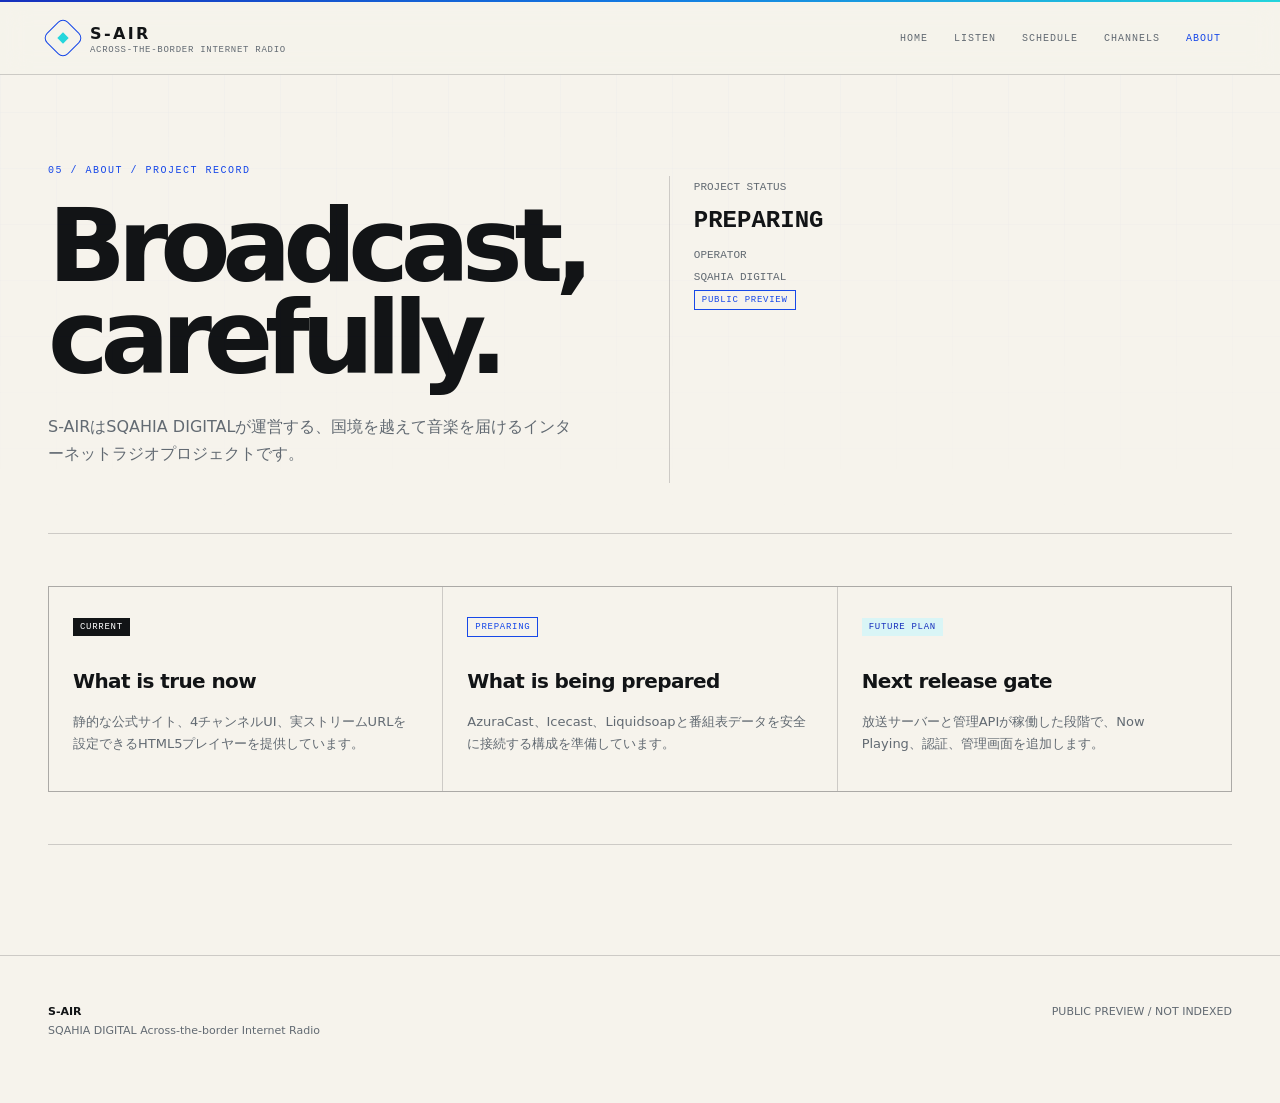
==== about.html @ ce874eb3 "Add editorial multi-page S-AIR site" ====
<!doctype html><html lang="ja"><head><meta charset="utf-8"><meta name="viewport" content="width=device-width,initial-scale=1"><title>ABOUT — S-AIR</title><meta name="robots" content="noindex, nofollow, noarchive, nosnippet"><meta name="googlebot" content="noindex, nofollow, noarchive, nosnippet"><link rel="stylesheet" href="assets/pages.css"></head><body><div class="topline"></div><header class="header"><div class="wrap head"><a class="brand" href="index.html"><span class="mark"><i></i></span><span class="brand-name">S-AIR<small>ACROSS-THE-BORDER INTERNET RADIO</small></span></a><nav class="nav"><a href="index.html">HOME</a><a href="listen.html">LISTEN</a><a href="schedule.html">SCHEDULE</a><a href="channels.html">CHANNELS</a><a href="about.html" aria-current="page">ABOUT</a></nav></div></header><main class="wrap page"><div class="trail">05 / ABOUT / PROJECT RECORD</div><div class="intro"><div><h1>Broadcast,<br>carefully.</h1><p>S-AIRはSQAHIA DIGITALが運営する、国境を越えて音楽を届けるインターネットラジオプロジェクトです。</p></div><div class="meta">PROJECT STATUS<strong>PREPARING</strong>OPERATOR<br>SQAHIA DIGITAL<br><span class="status preparing">PUBLIC PREVIEW</span></div></div><section class="section"><div class="grid"><article class="card"><span class="status">CURRENT</span><h3>What is true now</h3><p>静的な公式サイト、4チャンネルUI、実ストリームURLを設定できるHTML5プレイヤーを提供しています。</p></article><article class="card"><span class="status preparing">PREPARING</span><h3>What is being prepared</h3><p>AzuraCast、Icecast、Liquidsoapと番組表データを安全に接続する構成を準備しています。</p></article><article class="card"><span class="status future">FUTURE PLAN</span><h3>Next release gate</h3><p>放送サーバーと管理APIが稼働した段階で、Now Playing、認証、管理画面を追加します。</p></article></div></section></main><footer class="footer"><div class="wrap footer-grid"><p><strong>S-AIR</strong><br>SQAHIA DIGITAL Across-the-border Internet Radio</p><p>PUBLIC PREVIEW / NOT INDEXED</p></div></footer></body></html>
---- assets/pages.css ----
:root{--paper:#f6f3ec;--ink:#121416;--muted:#626a72;--rule:rgba(18,20,22,.18);--cobalt:#1748e8;--cyan:#24d6dc;--deep:#1730bd}*{box-sizing:border-box}html{scroll-behavior:smooth}body{margin:0;background:var(--paper);color:var(--ink);font-family:"DM Sans","Noto Sans JP",system-ui,sans-serif;line-height:1.65}body:before{content:"";position:fixed;inset:0;pointer-events:none;opacity:.18;background-image:linear-gradient(rgba(23,72,232,.11) 1px,transparent 1px),linear-gradient(90deg,rgba(23,72,232,.11) 1px,transparent 1px);background-size:56px 56px;mask-image:linear-gradient(to bottom,black,transparent 65%)}a{color:inherit}.topline{height:2px;background:linear-gradient(90deg,var(--deep),#147be2,var(--cyan))}.wrap{width:min(1480px,calc(100% - 96px));margin:auto}.header{position:sticky;top:0;z-index:5;background:rgba(246,243,236,.9);backdrop-filter:blur(14px);border-bottom:1px solid var(--rule)}.head{min-height:72px;display:flex;align-items:center;justify-content:space-between;gap:20px}.brand{display:flex;align-items:center;gap:12px;text-decoration:none}.mark{width:30px;height:30px;border:1px solid var(--cobalt);display:grid;place-items:center;transform:rotate(45deg);border-radius:7px}.mark i{width:8px;height:8px;background:var(--cyan);display:block}.brand-name{font-weight:800;letter-spacing:.15em}.brand small{display:block;color:var(--muted);font:9px "DM Mono",monospace;letter-spacing:.08em;margin-top:-2px}.nav{display:flex;gap:4px}.nav a{padding:8px 11px;color:var(--muted);font:10px "DM Mono",monospace;text-decoration:none;letter-spacing:.1em}.nav a:hover,.nav a[aria-current=page]{color:var(--cobalt)}.page{padding:90px 0 110px;min-height:calc(100vh - 190px)}.trail{color:var(--cobalt);font:10px "DM Mono",monospace;letter-spacing:.15em}.page h1{font-size:clamp(52px,8vw,120px);line-height:.9;letter-spacing:-.08em;margin:24px 0 30px;font-weight:650}.intro{display:grid;grid-template-columns:3fr 8fr;gap:7%;border-bottom:1px solid var(--rule);padding-bottom:50px}.intro p{max-width:560px;color:var(--muted);font-size:16px}.meta{border-left:1px solid var(--rule);padding-left:24px;color:var(--muted);font:11px/2 "DM Mono",monospace}.meta strong{display:block;color:var(--ink);font-size:24px;line-height:1.1;margin:10px 0}.section{padding:52px 0;border-bottom:1px solid var(--rule)}.section h2{font-size:32px;line-height:1;letter-spacing:-.05em;margin:0 0 24px}.label{color:var(--cobalt);font:10px "DM Mono",monospace;letter-spacing:.14em;margin-bottom:10px}.grid{display:grid;grid-template-columns:repeat(3,1fr);gap:1px;background:var(--rule);border:1px solid var(--rule)}.card{background:var(--paper);padding:24px;min-height:170px}.card h3{font-size:20px;margin:28px 0 8px;letter-spacing:-.03em}.card p{color:var(--muted);font-size:13px}.status{display:inline-block;padding:4px 7px;background:var(--ink);color:#fff;font:9px "DM Mono",monospace;letter-spacing:.08em}.status.preparing{background:transparent;color:var(--cobalt);border:1px solid var(--cobalt)}.status.future{background:#d9f5f6;color:var(--deep)}.list{border-top:2px solid var(--ink)}.row{display:grid;grid-template-columns:150px 1fr 150px;gap:18px;padding:17px 4px;border-bottom:1px solid var(--rule);font-size:13px}.row small{color:var(--cobalt);font:11px "DM Mono",monospace}.row em{color:var(--muted);font-style:normal;text-align:right;font:10px "DM Mono",monospace}.button{display:inline-block;padding:12px 17px;background:linear-gradient(120deg,var(--deep),#147be2 54%,var(--cyan));color:#fff;text-decoration:none;font-size:11px;font-weight:800;letter-spacing:.06em}.footer{border-top:1px solid var(--rule);padding:36px 0 52px;color:var(--muted);font-size:11px}.footer-grid{display:flex;justify-content:space-between;gap:30px}.footer strong{color:var(--ink)}@media(max-width:800px){.wrap{width:calc(100% - 40px)}.nav a:nth-child(-n+2){display:none}.page{padding-top:60px}.intro{grid-template-columns:1fr;gap:25px}.meta{border-left:0;border-top:1px solid var(--rule);padding:20px 0 0}.grid{grid-template-columns:1fr}.row{grid-template-columns:90px 1fr;gap:8px}.row em{text-align:left;grid-column:2}.footer-grid{display:block}.footer-grid p+p{margin-top:20px}}@media(prefers-reduced-motion:reduce){html{scroll-behavior:auto}}
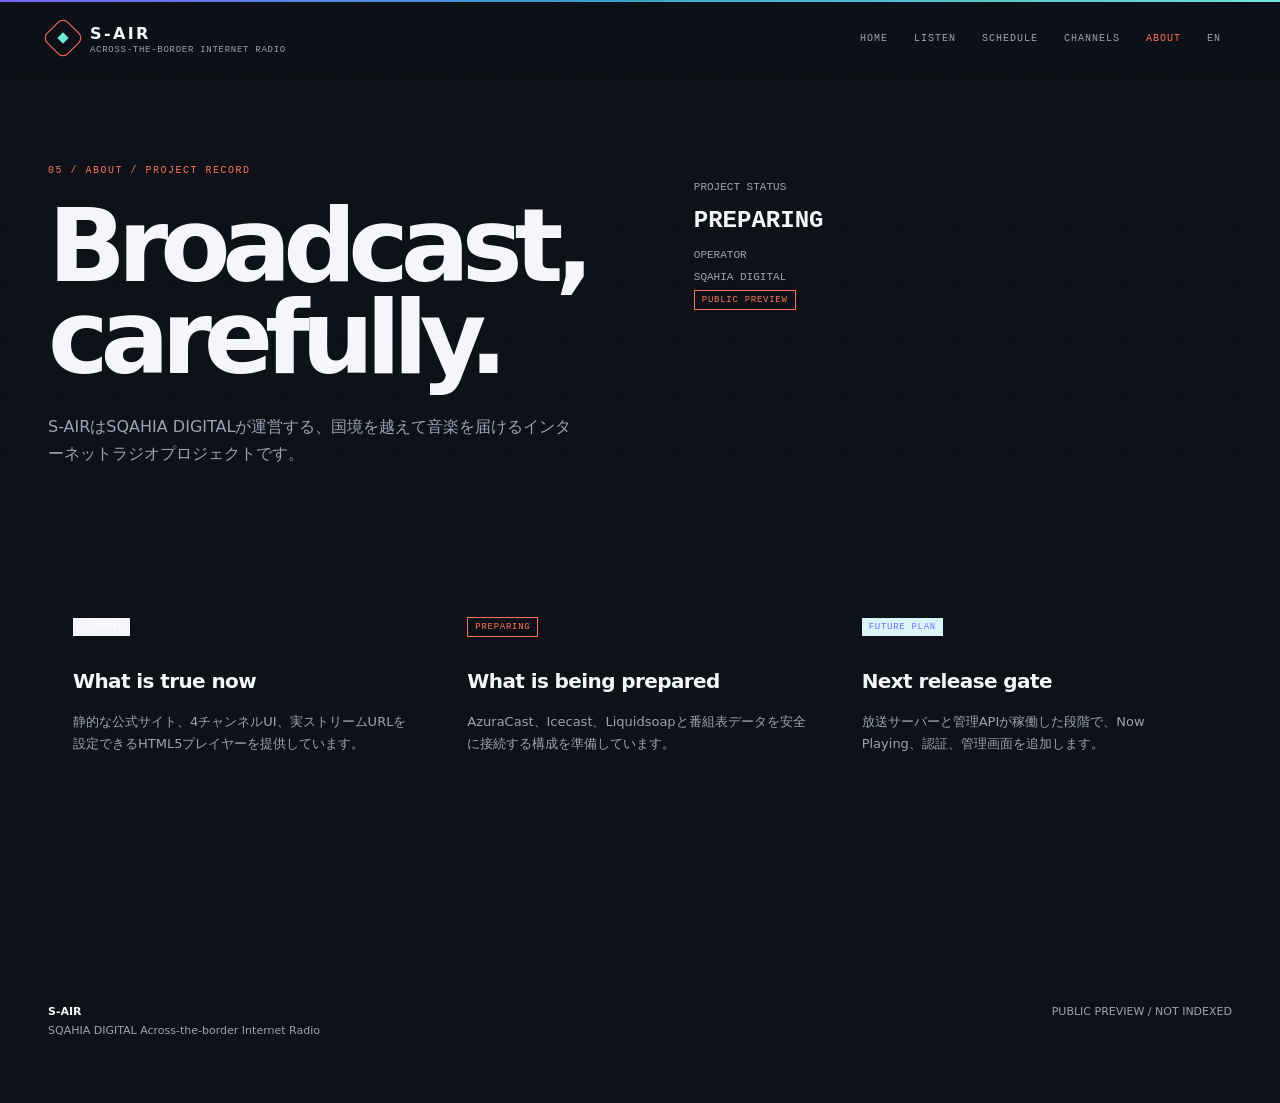
==== commit d25566c7: "Add bilingual pages and refresh broadcast theme" ====
--- a/about.html
+++ b/about.html
@@ -1 +1 @@
-<!doctype html><html lang="ja"><head><meta charset="utf-8"><meta name="viewport" content="width=device-width,initial-scale=1"><title>ABOUT — S-AIR</title><meta name="robots" content="noindex, nofollow, noarchive, nosnippet"><meta name="googlebot" content="noindex, nofollow, noarchive, nosnippet"><link rel="stylesheet" href="assets/pages.css"></head><body><div class="topline"></div><header class="header"><div class="wrap head"><a class="brand" href="index.html"><span class="mark"><i></i></span><span class="brand-name">S-AIR<small>ACROSS-THE-BORDER INTERNET RADIO</small></span></a><nav class="nav"><a href="index.html">HOME</a><a href="listen.html">LISTEN</a><a href="schedule.html">SCHEDULE</a><a href="channels.html">CHANNELS</a><a href="about.html" aria-current="page">ABOUT</a></nav></div></header><main class="wrap page"><div class="trail">05 / ABOUT / PROJECT RECORD</div><div class="intro"><div><h1>Broadcast,<br>carefully.</h1><p>S-AIRはSQAHIA DIGITALが運営する、国境を越えて音楽を届けるインターネットラジオプロジェクトです。</p></div><div class="meta">PROJECT STATUS<strong>PREPARING</strong>OPERATOR<br>SQAHIA DIGITAL<br><span class="status preparing">PUBLIC PREVIEW</span></div></div><section class="section"><div class="grid"><article class="card"><span class="status">CURRENT</span><h3>What is true now</h3><p>静的な公式サイト、4チャンネルUI、実ストリームURLを設定できるHTML5プレイヤーを提供しています。</p></article><article class="card"><span class="status preparing">PREPARING</span><h3>What is being prepared</h3><p>AzuraCast、Icecast、Liquidsoapと番組表データを安全に接続する構成を準備しています。</p></article><article class="card"><span class="status future">FUTURE PLAN</span><h3>Next release gate</h3><p>放送サーバーと管理APIが稼働した段階で、Now Playing、認証、管理画面を追加します。</p></article></div></section></main><footer class="footer"><div class="wrap footer-grid"><p><strong>S-AIR</strong><br>SQAHIA DIGITAL Across-the-border Internet Radio</p><p>PUBLIC PREVIEW / NOT INDEXED</p></div></footer></body></html>
+<!doctype html><html lang="ja"><head><meta charset="utf-8"><meta name="viewport" content="width=device-width,initial-scale=1"><title>ABOUT — S-AIR</title><meta name="robots" content="noindex, nofollow, noarchive, nosnippet"><meta name="googlebot" content="noindex, nofollow, noarchive, nosnippet"><link rel="stylesheet" href="assets/pages.css"></head><body><div class="topline"></div><header class="header"><div class="wrap head"><a class="brand" href="index.html"><span class="mark"><i></i></span><span class="brand-name">S-AIR<small>ACROSS-THE-BORDER INTERNET RADIO</small></span></a><nav class="nav"><a href="index.html">HOME</a><a href="listen.html">LISTEN</a><a href="schedule.html">SCHEDULE</a><a href="channels.html">CHANNELS</a><a href="about.html" aria-current="page">ABOUT</a><a href="en/about.html">EN</a></nav></div></header><main class="wrap page"><div class="trail">05 / ABOUT / PROJECT RECORD</div><div class="intro"><div><h1>Broadcast,<br>carefully.</h1><p>S-AIRはSQAHIA DIGITALが運営する、国境を越えて音楽を届けるインターネットラジオプロジェクトです。</p></div><div class="meta">PROJECT STATUS<strong>PREPARING</strong>OPERATOR<br>SQAHIA DIGITAL<br><span class="status preparing">PUBLIC PREVIEW</span></div></div><section class="section"><div class="grid"><article class="card"><span class="status">CURRENT</span><h3>What is true now</h3><p>静的な公式サイト、4チャンネルUI、実ストリームURLを設定できるHTML5プレイヤーを提供しています。</p></article><article class="card"><span class="status preparing">PREPARING</span><h3>What is being prepared</h3><p>AzuraCast、Icecast、Liquidsoapと番組表データを安全に接続する構成を準備しています。</p></article><article class="card"><span class="status future">FUTURE PLAN</span><h3>Next release gate</h3><p>放送サーバーと管理APIが稼働した段階で、Now Playing、認証、管理画面を追加します。</p></article></div></section></main><footer class="footer"><div class="wrap footer-grid"><p><strong>S-AIR</strong><br>SQAHIA DIGITAL Across-the-border Internet Radio</p><p>PUBLIC PREVIEW / NOT INDEXED</p></div></footer></body></html>
--- a/assets/pages.css
+++ b/assets/pages.css
@@ -1 +1 @@
-:root{--paper:#f6f3ec;--ink:#121416;--muted:#626a72;--rule:rgba(18,20,22,.18);--cobalt:#1748e8;--cyan:#24d6dc;--deep:#1730bd}*{box-sizing:border-box}html{scroll-behavior:smooth}body{margin:0;background:var(--paper);color:var(--ink);font-family:"DM Sans","Noto Sans JP",system-ui,sans-serif;line-height:1.65}body:before{content:"";position:fixed;inset:0;pointer-events:none;opacity:.18;background-image:linear-gradient(rgba(23,72,232,.11) 1px,transparent 1px),linear-gradient(90deg,rgba(23,72,232,.11) 1px,transparent 1px);background-size:56px 56px;mask-image:linear-gradient(to bottom,black,transparent 65%)}a{color:inherit}.topline{height:2px;background:linear-gradient(90deg,var(--deep),#147be2,var(--cyan))}.wrap{width:min(1480px,calc(100% - 96px));margin:auto}.header{position:sticky;top:0;z-index:5;background:rgba(246,243,236,.9);backdrop-filter:blur(14px);border-bottom:1px solid var(--rule)}.head{min-height:72px;display:flex;align-items:center;justify-content:space-between;gap:20px}.brand{display:flex;align-items:center;gap:12px;text-decoration:none}.mark{width:30px;height:30px;border:1px solid var(--cobalt);display:grid;place-items:center;transform:rotate(45deg);border-radius:7px}.mark i{width:8px;height:8px;background:var(--cyan);display:block}.brand-name{font-weight:800;letter-spacing:.15em}.brand small{display:block;color:var(--muted);font:9px "DM Mono",monospace;letter-spacing:.08em;margin-top:-2px}.nav{display:flex;gap:4px}.nav a{padding:8px 11px;color:var(--muted);font:10px "DM Mono",monospace;text-decoration:none;letter-spacing:.1em}.nav a:hover,.nav a[aria-current=page]{color:var(--cobalt)}.page{padding:90px 0 110px;min-height:calc(100vh - 190px)}.trail{color:var(--cobalt);font:10px "DM Mono",monospace;letter-spacing:.15em}.page h1{font-size:clamp(52px,8vw,120px);line-height:.9;letter-spacing:-.08em;margin:24px 0 30px;font-weight:650}.intro{display:grid;grid-template-columns:3fr 8fr;gap:7%;border-bottom:1px solid var(--rule);padding-bottom:50px}.intro p{max-width:560px;color:var(--muted);font-size:16px}.meta{border-left:1px solid var(--rule);padding-left:24px;color:var(--muted);font:11px/2 "DM Mono",monospace}.meta strong{display:block;color:var(--ink);font-size:24px;line-height:1.1;margin:10px 0}.section{padding:52px 0;border-bottom:1px solid var(--rule)}.section h2{font-size:32px;line-height:1;letter-spacing:-.05em;margin:0 0 24px}.label{color:var(--cobalt);font:10px "DM Mono",monospace;letter-spacing:.14em;margin-bottom:10px}.grid{display:grid;grid-template-columns:repeat(3,1fr);gap:1px;background:var(--rule);border:1px solid var(--rule)}.card{background:var(--paper);padding:24px;min-height:170px}.card h3{font-size:20px;margin:28px 0 8px;letter-spacing:-.03em}.card p{color:var(--muted);font-size:13px}.status{display:inline-block;padding:4px 7px;background:var(--ink);color:#fff;font:9px "DM Mono",monospace;letter-spacing:.08em}.status.preparing{background:transparent;color:var(--cobalt);border:1px solid var(--cobalt)}.status.future{background:#d9f5f6;color:var(--deep)}.list{border-top:2px solid var(--ink)}.row{display:grid;grid-template-columns:150px 1fr 150px;gap:18px;padding:17px 4px;border-bottom:1px solid var(--rule);font-size:13px}.row small{color:var(--cobalt);font:11px "DM Mono",monospace}.row em{color:var(--muted);font-style:normal;text-align:right;font:10px "DM Mono",monospace}.button{display:inline-block;padding:12px 17px;background:linear-gradient(120deg,var(--deep),#147be2 54%,var(--cyan));color:#fff;text-decoration:none;font-size:11px;font-weight:800;letter-spacing:.06em}.footer{border-top:1px solid var(--rule);padding:36px 0 52px;color:var(--muted);font-size:11px}.footer-grid{display:flex;justify-content:space-between;gap:30px}.footer strong{color:var(--ink)}@media(max-width:800px){.wrap{width:calc(100% - 40px)}.nav a:nth-child(-n+2){display:none}.page{padding-top:60px}.intro{grid-template-columns:1fr;gap:25px}.meta{border-left:0;border-top:1px solid var(--rule);padding:20px 0 0}.grid{grid-template-columns:1fr}.row{grid-template-columns:90px 1fr;gap:8px}.row em{text-align:left;grid-column:2}.footer-grid{display:block}.footer-grid p+p{margin-top:20px}}@media(prefers-reduced-motion:reduce){html{scroll-behavior:auto}}
+:root{--paper:#0e1117;--ink:#f4f6f9;--muted:#98a4b6;--rule:rgba(18,20,22,.18);--cobalt:#ff735e;--cyan:#6fe7db;--deep:#7767ff}*{box-sizing:border-box}html{scroll-behavior:smooth}body{margin:0;background:var(--paper);color:var(--ink);font-family:"DM Sans","Noto Sans JP",system-ui,sans-serif;line-height:1.65}body:before{content:"";position:fixed;inset:0;pointer-events:none;opacity:.18;background-image:linear-gradient(rgba(23,72,232,.11) 1px,transparent 1px),linear-gradient(90deg,rgba(23,72,232,.11) 1px,transparent 1px);background-size:56px 56px;mask-image:linear-gradient(to bottom,black,transparent 65%)}a{color:inherit}.topline{height:2px;background:linear-gradient(90deg,var(--deep),#3aa8c7,var(--cyan))}.wrap{width:min(1480px,calc(100% - 96px));margin:auto}.header{position:sticky;top:0;z-index:5;background:rgba(14,17,23,.9);backdrop-filter:blur(14px);border-bottom:1px solid var(--rule)}.head{min-height:72px;display:flex;align-items:center;justify-content:space-between;gap:20px}.brand{display:flex;align-items:center;gap:12px;text-decoration:none}.mark{width:30px;height:30px;border:1px solid var(--cobalt);display:grid;place-items:center;transform:rotate(45deg);border-radius:7px}.mark i{width:8px;height:8px;background:var(--cyan);display:block}.brand-name{font-weight:800;letter-spacing:.15em}.brand small{display:block;color:var(--muted);font:9px "DM Mono",monospace;letter-spacing:.08em;margin-top:-2px}.nav{display:flex;gap:4px}.nav a{padding:8px 11px;color:var(--muted);font:10px "DM Mono",monospace;text-decoration:none;letter-spacing:.1em}.nav a:hover,.nav a[aria-current=page]{color:var(--cobalt)}.page{padding:90px 0 110px;min-height:calc(100vh - 190px)}.trail{color:var(--cobalt);font:10px "DM Mono",monospace;letter-spacing:.15em}.page h1{font-size:clamp(52px,8vw,120px);line-height:.9;letter-spacing:-.08em;margin:24px 0 30px;font-weight:650}.intro{display:grid;grid-template-columns:3fr 8fr;gap:7%;border-bottom:1px solid var(--rule);padding-bottom:50px}.intro p{max-width:560px;color:var(--muted);font-size:16px}.meta{border-left:1px solid var(--rule);padding-left:24px;color:var(--muted);font:11px/2 "DM Mono",monospace}.meta strong{display:block;color:var(--ink);font-size:24px;line-height:1.1;margin:10px 0}.section{padding:52px 0;border-bottom:1px solid var(--rule)}.section h2{font-size:32px;line-height:1;letter-spacing:-.05em;margin:0 0 24px}.label{color:var(--cobalt);font:10px "DM Mono",monospace;letter-spacing:.14em;margin-bottom:10px}.grid{display:grid;grid-template-columns:repeat(3,1fr);gap:1px;background:var(--rule);border:1px solid var(--rule)}.card{background:var(--paper);padding:24px;min-height:170px}.card h3{font-size:20px;margin:28px 0 8px;letter-spacing:-.03em}.card p{color:var(--muted);font-size:13px}.status{display:inline-block;padding:4px 7px;background:var(--ink);color:#fff;font:9px "DM Mono",monospace;letter-spacing:.08em}.status.preparing{background:transparent;color:var(--cobalt);border:1px solid var(--cobalt)}.status.future{background:#d9f5f6;color:var(--deep)}.list{border-top:2px solid var(--ink)}.row{display:grid;grid-template-columns:150px 1fr 150px;gap:18px;padding:17px 4px;border-bottom:1px solid var(--rule);font-size:13px}.row small{color:var(--cobalt);font:11px "DM Mono",monospace}.row em{color:var(--muted);font-style:normal;text-align:right;font:10px "DM Mono",monospace}.button{display:inline-block;padding:12px 17px;background:linear-gradient(120deg,var(--deep),#3aa8c7 54%,var(--cyan));color:#fff;text-decoration:none;font-size:11px;font-weight:800;letter-spacing:.06em}.footer{border-top:1px solid var(--rule);padding:36px 0 52px;color:var(--muted);font-size:11px}.footer-grid{display:flex;justify-content:space-between;gap:30px}.footer strong{color:var(--ink)}@media(max-width:800px){.wrap{width:calc(100% - 40px)}.nav a:nth-child(-n+2){display:none}.page{padding-top:60px}.intro{grid-template-columns:1fr;gap:25px}.meta{border-left:0;border-top:1px solid var(--rule);padding:20px 0 0}.grid{grid-template-columns:1fr}.row{grid-template-columns:90px 1fr;gap:8px}.row em{text-align:left;grid-column:2}.footer-grid{display:block}.footer-grid p+p{margin-top:20px}}@media(prefers-reduced-motion:reduce){html{scroll-behavior:auto}}
